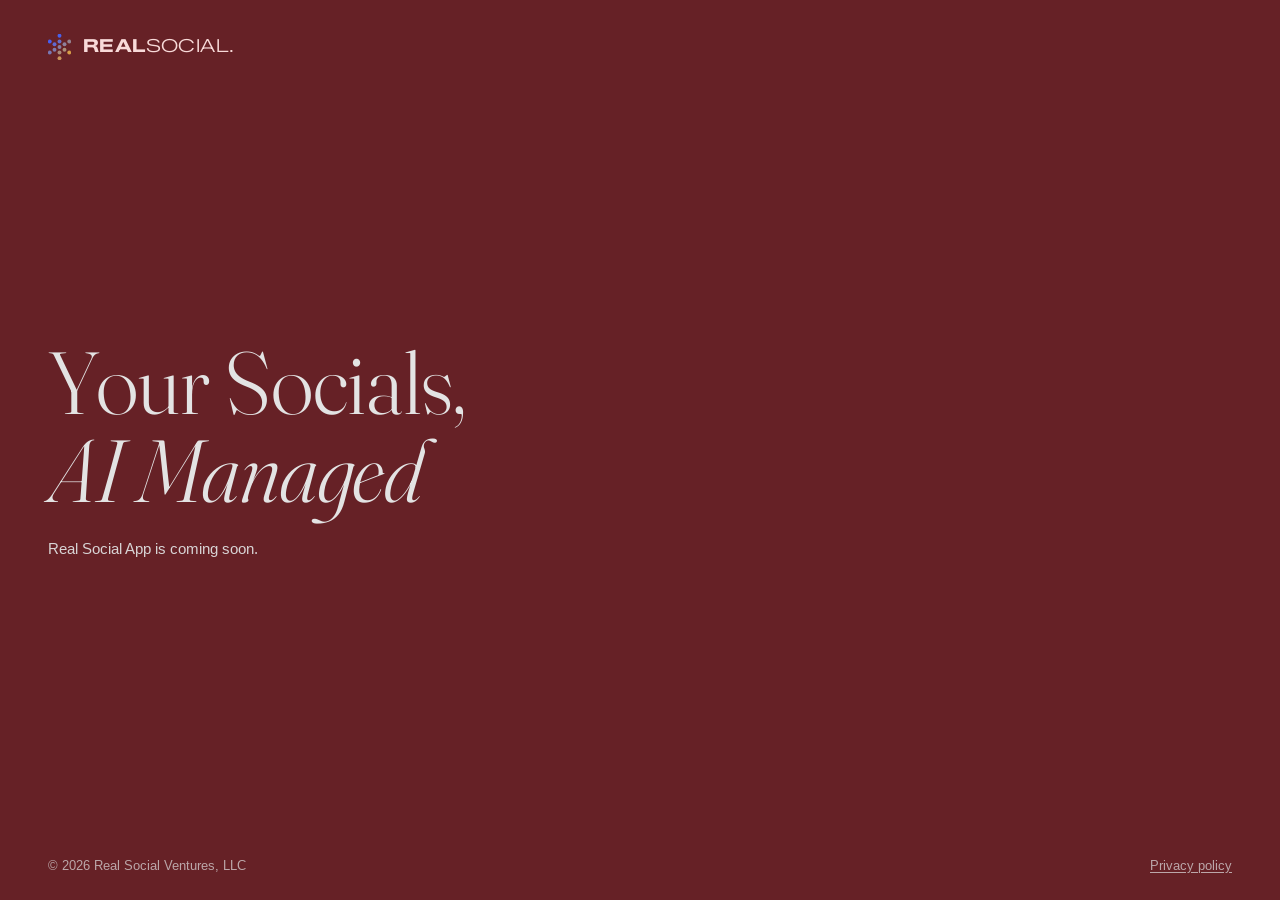
==== index.html @ 69fdce94 "Initial commit: realsocial.me static landing page Static site for Vercel (no build step): landing pa" ====
<!doctype html>
<html lang="en">
<head>
  <meta charset="utf-8">
  <meta name="viewport" content="width=device-width, initial-scale=1, viewport-fit=cover">
  <link rel="icon" href="/favicon.svg" type="image/svg+xml">
  <link rel="preconnect" href="https://fonts.googleapis.com">
  <link rel="preconnect" href="https://fonts.gstatic.com" crossorigin>
  <link href="https://fonts.googleapis.com/css2?family=Fraunces:ital,opsz,wght@0,9..144,300;0,9..144,400;1,9..144,300;1,9..144,400&family=Zalando+Sans+Expanded:wght@300;700&family=Arimo:wght@400;500;700&display=swap" rel="stylesheet">
  <link rel="stylesheet" href="/styles.css">
  <title>Real Social App</title>
  <meta name="description" content="Real Social App is coming soon.">
</head>
<body class="park">
  <header class="site-header"><a class="lockup" href="/" aria-label="RealSocial home"><svg width="23" height="26" viewBox="0 0 46 52" role="img" aria-label="RealSocial"><circle cx="23" cy="3.5" r="3.9" fill="#4961EA" style="animation-delay:0ms"/><circle cx="3.5" cy="15" r="3.9" fill="#475EEF" style="animation-delay:50ms"/><circle cx="23" cy="15" r="3.9" fill="#686EC7" style="animation-delay:70ms"/><circle cx="42.5" cy="15" r="3.9" fill="#94828F" style="animation-delay:90ms"/><circle cx="13" cy="20.5" r="3.9" fill="#606AD1" style="animation-delay:110ms"/><circle cx="33" cy="20.5" r="3.9" fill="#8E809C" style="animation-delay:130ms"/><circle cx="23" cy="26" r="3.9" fill="#867DA2" style="animation-delay:150ms"/><circle cx="13" cy="31.5" r="3.9" fill="#7E7AAA" style="animation-delay:170ms"/><circle cx="33" cy="31.5" r="3.9" fill="#AA8D77" style="animation-delay:190ms"/><circle cx="3.5" cy="37" r="3.9" fill="#7978B2" style="animation-delay:210ms"/><circle cx="23" cy="37" r="3.9" fill="#A98979" style="animation-delay:230ms"/><circle cx="42.5" cy="37" r="3.9" fill="#D79D47" style="animation-delay:250ms"/><circle cx="23" cy="48.5" r="3.9" fill="#C9955A" style="animation-delay:300ms"/></svg><span class="wordmark"><b>REAL</b>SOCIAL.</span></a></header>
  <main>
    <h1>Your Socials,<em>AI Managed</em></h1>
    <p class="tagline">Real Social App is coming soon.</p>
  </main>
  <footer class="site-footer">
    <span>&copy; 2026 Real Social Ventures, LLC</span>
    <a href="/privacy">Privacy policy</a>
  </footer>
</body>
</html>
---- styles.css ----
/* RealSocial brand theme — light-only by decision (see brand sheet).
   Values read from the app's tokens: maroon band, terracotta accent,
   warm off-white canvas, Fraunces / Zalando Sans Expanded / Arimo. */
:root {
  /* brand core */
  --maroon: #662126;
  --band: #3E292E;
  --terracotta: #C76855;
  --blush: #F8DAD9;

  /* surfaces */
  --paper: #F5F4F3;
  --surface: #FFFFFF;
  --warm: #FAF9F8;
  --rule: #E4E4E4;
  --card-border: #DDDDDD;

  /* text */
  --ink: #3E292E;
  --muted: #78696D;
  --on-maroon: #E3E3E3;
  --on-maroon-body: #D8D4D5;

  --display: "Fraunces", "Iowan Old Style", Georgia, "Times New Roman", serif;
  --wordmark: "Zalando Sans Expanded", "Arimo", system-ui, sans-serif;
  --text: "Arimo", "Helvetica Neue", Arial, sans-serif;

  --shadow-card: 0 4px 8px 2px rgba(137, 137, 137, 0.07);
  color-scheme: light;
}

*, *::before, *::after { box-sizing: border-box; }
html { -webkit-text-size-adjust: 100%; scroll-padding-top: 1.5rem; }
body {
  margin: 0;
  background: var(--paper);
  color: var(--ink);
  font-family: var(--text);
  font-size: 1rem;
  line-height: 1.65;
  -webkit-font-smoothing: antialiased;
}
a { color: var(--maroon); text-underline-offset: 0.18em; text-decoration-thickness: 1px; }
a:hover { text-decoration-thickness: 2px; }
:focus-visible { outline: 2px solid var(--terracotta); outline-offset: 3px; border-radius: 2px; }

/* ---------- Lockup: mark left, wordmark right ---------- */
.lockup {
  display: inline-flex;
  align-items: center;
  gap: 12px;
  text-decoration: none;
}
.lockup svg { display: block; flex: none; }
.wordmark {
  font-family: var(--wordmark);
  font-weight: 300;
  letter-spacing: 0.4px;
  white-space: nowrap;
}
.wordmark b { font-weight: 700; }

/* ---------- Footer (shared) ---------- */
.site-footer {
  display: flex;
  flex-wrap: wrap;
  justify-content: space-between;
  gap: 0.5rem 1.5rem;
  padding: 1.5rem clamp(1.25rem, 5vw, 3rem) calc(1.5rem + env(safe-area-inset-bottom, 0px));
  font-size: 0.8125rem;
  color: var(--muted);
}
.site-footer a { color: inherit; }
.site-footer a:hover { color: var(--ink); }

/* ---------- Landing / 404: the maroon band ---------- */
.park {
  min-height: 100vh;
  min-height: 100dvh;
  display: grid;
  grid-template-rows: auto 1fr auto;
  background: var(--maroon);
}
.park .site-header {
  padding: calc(2rem + env(safe-area-inset-top, 0px)) clamp(1.25rem, 5vw, 3rem) 0;
  border: 0;
}
.park .wordmark {
  font-size: clamp(1.125rem, 3.4vw, 1.3125rem);
  color: var(--blush);
}
.park main {
  display: flex;
  flex-direction: column;
  justify-content: center;
  padding: 3rem clamp(1.25rem, 5vw, 3rem);
}
.park h1 {
  margin: 0;
  max-width: 14ch;
  font-family: var(--display);
  font-weight: 300;
  font-size: clamp(2.75rem, 10vw, 5.5rem);
  line-height: 1;
  letter-spacing: -0.005em;
  color: var(--on-maroon);
  text-wrap: balance;
}
.park h1 em { font-style: italic; display: block; }
.park .tagline {
  margin: 1.5rem 0 0;
  max-width: 38ch;
  font-size: 0.9375rem;
  line-height: 1.5;
  color: var(--on-maroon-body);
}
.park .tagline a { color: var(--blush); }
.park .site-footer { color: rgba(216, 212, 213, 0.75); }
.park .site-footer a:hover { color: var(--blush); }

@media (prefers-reduced-motion: no-preference) {
  .park h1 { animation: settle 900ms cubic-bezier(.2,.7,.2,1) both; }
  .park .lockup circle { animation: bloom 900ms ease-out backwards; }
  @keyframes settle {
    from { opacity: 0; transform: translateY(6px); }
    to   { opacity: 1; transform: none; }
  }
  @keyframes bloom {
    from { opacity: 0; transform: scale(0.4); }
    to   { opacity: 1; transform: scale(1); }
  }
}

/* ---------- Document pages ---------- */
.site-header {
  padding: calc(1.25rem + env(safe-area-inset-top, 0px)) clamp(1.25rem, 5vw, 3rem) 1.25rem;
  background: var(--maroon);
}
.site-header .wordmark { font-size: 1.125rem; color: var(--blush); }

.doc {
  max-width: 68ch;
  margin: 0 auto;
  padding: clamp(2.5rem, 7vw, 5rem) clamp(1.25rem, 5vw, 2rem) 4rem;
}
.doc h1 {
  margin: 0;
  font-family: var(--display);
  font-weight: 300;
  font-size: clamp(2.25rem, 6vw, 3.25rem);
  line-height: 1.05;
  color: var(--band);
}
.doc .updated { margin: 1rem 0 2.5rem; color: var(--muted); font-size: 0.875rem; }
.doc h2 {
  margin: 3rem 0 0.75rem;
  font-family: var(--display);
  font-weight: 400;
  font-size: 1.5rem;
  line-height: 1.25;
  color: var(--band);
}
.doc p, .doc ul { margin: 0 0 1rem; }
.doc p, .doc li { font-size: 0.9375rem; line-height: 1.7; color: var(--muted); }
.doc ul { padding-left: 1.25rem; }
.doc li { margin-bottom: 0.4rem; }
.doc li strong { font-weight: 700; color: var(--band); }

.toc {
  background: var(--warm);
  border: 1px solid var(--card-border);
  border-radius: 12px;
  box-shadow: var(--shadow-card);
  padding: 0.25rem 1.25rem;
  margin-bottom: 1rem;
}
.toc summary {
  cursor: pointer;
  padding: 0.85rem 0;
  font-weight: 700;
  font-size: 0.8125rem;
  letter-spacing: 0.6px;
  text-transform: uppercase;
  color: var(--muted);
}
.toc ul {
  list-style: none;
  padding: 0 0 1rem;
  margin: 0;
  columns: 2 16rem;
  column-gap: 2rem;
}
.toc li { break-inside: avoid; margin-bottom: 0.35rem; font-size: 0.875rem; }

.todo { background: #FFF7EB; color: #FF8D28; padding: 0 0.25em; border-radius: 3px; }
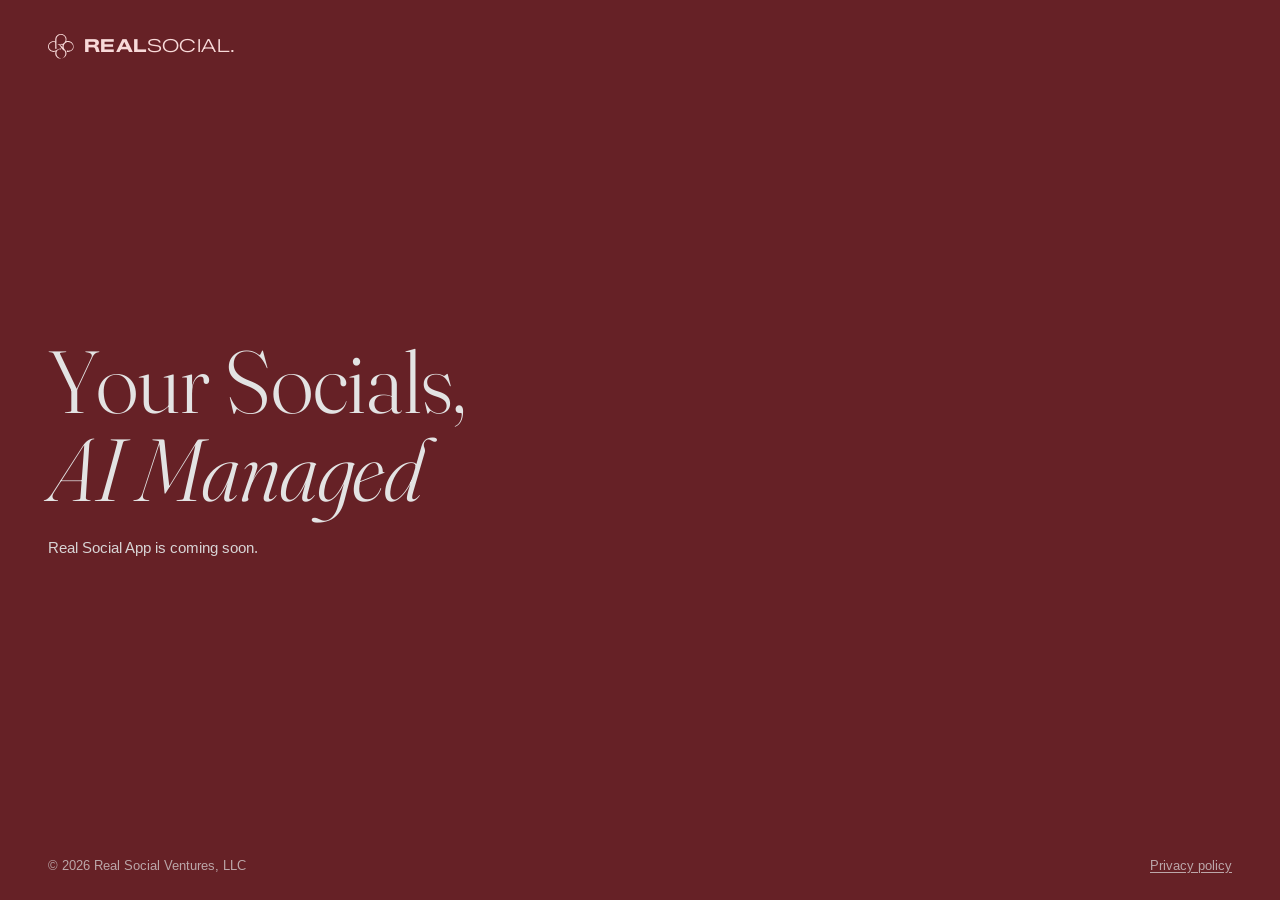
==== commit 86171cd6: "Use logo.svg as the brand mark Replaces the 13-dot lattice from the brand sheet with the supplied si" ====
--- a/index.html
+++ b/index.html
@@ -3,23 +3,23 @@
 <head>
   <meta charset="utf-8">
   <meta name="viewport" content="width=device-width, initial-scale=1, viewport-fit=cover">
-  <link rel="icon" href="/favicon.svg" type="image/svg+xml">
+  <link rel="icon" href="favicon.svg" type="image/svg+xml">
   <link rel="preconnect" href="https://fonts.googleapis.com">
   <link rel="preconnect" href="https://fonts.gstatic.com" crossorigin>
   <link href="https://fonts.googleapis.com/css2?family=Fraunces:ital,opsz,wght@0,9..144,300;0,9..144,400;1,9..144,300;1,9..144,400&family=Zalando+Sans+Expanded:wght@300;700&family=Arimo:wght@400;500;700&display=swap" rel="stylesheet">
-  <link rel="stylesheet" href="/styles.css">
+  <link rel="stylesheet" href="styles.css">
   <title>Real Social App</title>
   <meta name="description" content="Real Social App is coming soon.">
 </head>
 <body class="park">
-  <header class="site-header"><a class="lockup" href="/" aria-label="RealSocial home"><svg width="23" height="26" viewBox="0 0 46 52" role="img" aria-label="RealSocial"><circle cx="23" cy="3.5" r="3.9" fill="#4961EA" style="animation-delay:0ms"/><circle cx="3.5" cy="15" r="3.9" fill="#475EEF" style="animation-delay:50ms"/><circle cx="23" cy="15" r="3.9" fill="#686EC7" style="animation-delay:70ms"/><circle cx="42.5" cy="15" r="3.9" fill="#94828F" style="animation-delay:90ms"/><circle cx="13" cy="20.5" r="3.9" fill="#606AD1" style="animation-delay:110ms"/><circle cx="33" cy="20.5" r="3.9" fill="#8E809C" style="animation-delay:130ms"/><circle cx="23" cy="26" r="3.9" fill="#867DA2" style="animation-delay:150ms"/><circle cx="13" cy="31.5" r="3.9" fill="#7E7AAA" style="animation-delay:170ms"/><circle cx="33" cy="31.5" r="3.9" fill="#AA8D77" style="animation-delay:190ms"/><circle cx="3.5" cy="37" r="3.9" fill="#7978B2" style="animation-delay:210ms"/><circle cx="23" cy="37" r="3.9" fill="#A98979" style="animation-delay:230ms"/><circle cx="42.5" cy="37" r="3.9" fill="#D79D47" style="animation-delay:250ms"/><circle cx="23" cy="48.5" r="3.9" fill="#C9955A" style="animation-delay:300ms"/></svg><span class="wordmark"><b>REAL</b>SOCIAL.</span></a></header>
+  <header class="site-header"><a class="lockup" href="./" aria-label="RealSocial home"><svg width="26" height="25" viewBox="0 0 48 46" fill="none" role="img" aria-label="RealSocial"><path fill-rule="evenodd" clip-rule="evenodd" d="M22.9145 0.0495239C27.7921 -0.477195 33.5546 3.25812 34.0786 8.36904C34.2384 9.92722 34.1135 11.9686 33.6102 13.4291C34.8576 12.9768 36.7472 12.9053 38.0744 13.0715C40.9048 13.4218 43.4786 14.8856 45.224 17.1382C48.4084 21.2673 47.961 27.0812 43.9862 30.5597C41.8005 32.4721 37.9974 33.3526 35.1283 32.9586C34.5592 32.454 34.5127 31.7823 34.9116 31.1338C35.3798 30.3729 36.4952 30.5558 37.2508 30.6241C38.2104 30.7108 39.2137 30.7775 40.1688 30.5784C42.1707 30.1169 43.9935 28.7445 45.1097 27.037C46.1717 25.4222 46.5467 23.4516 46.1525 21.5602C45.9473 20.5935 45.3622 19.5187 44.7743 18.7131C42.3526 15.394 37.4634 13.5993 33.6688 15.5973C29.967 17.5466 28.178 21.4195 29.1012 25.5193C29.4327 27.1357 30.6469 28.2088 31.7104 29.3548C33.7657 31.5697 34.6042 35.103 33.8294 37.9916C33.2269 40.3227 31.7166 42.3169 29.6347 43.5299C27.3536 44.8425 25.5607 45.1399 22.9865 45.2096C17.206 45.366 12.4095 39.9305 13.4828 34.2206C13.5951 33.6235 13.8457 32.9166 14.0153 32.3018C11.9715 32.9381 10.1127 33.3672 7.98769 32.8169C-5.52049 29.3188 -0.659203 10.2911 13.3385 13.7593C13.3171 10.8895 13.0753 8.83262 14.2625 6.12115C14.631 5.25925 15.1179 4.45266 15.7087 3.72467C17.567 1.46121 20.0494 0.338819 22.9145 0.0495239ZM29.6519 16.5159C35.4518 10.9394 32.0435 0.330287 23.2948 1.30262C22.6256 1.36249 22.1543 1.42187 21.5137 1.61405C18.7226 2.45149 16.3897 4.84783 15.7821 7.7147C15.5333 8.88871 15.5769 10.2089 15.5777 11.4095L15.5807 14.973C15.5829 18.3586 15.4688 22.7109 15.7782 26.0181C15.8092 26.3402 15.8475 26.6617 15.8934 26.9819L13.0784 26.9765C13.5841 23.9763 13.2462 19.4971 13.2483 16.3712C13.2489 15.5568 12.1674 14.7821 11.4455 14.7487C4.32817 13.6023 -1.10703 21.6097 3.11913 27.5831C6.26556 31.7891 11.8378 32.4101 16.0353 29.3735C18.0792 27.8949 20.1612 26.879 22.684 26.5746C25.3402 26.254 24.5618 28.6638 22.7717 28.3585C20.4828 27.9681 19.5207 27.9728 17.8583 29.7174C16.9654 30.6947 16.2641 31.7267 15.9058 33.0063C14.9633 36.4126 15.9684 39.9526 18.64 42.3044C21.8332 45.1154 26.6747 45.447 29.676 42.1548C31.1782 40.5071 32.0667 38.0041 31.9921 35.7639C31.9353 34.0601 31.2043 31.8558 30.0598 30.5951C29.8084 30.32 28.8837 30.0105 28.5156 29.8517C24.4023 28.0769 22.7968 19.8397 18.0401 19.5254L18.0819 18.6122C19.3162 18.6721 20.5845 18.6189 21.8048 18.6418C24.7012 18.6961 27.4094 18.6718 29.6519 16.5159ZM27.092 19.5662C25.1944 19.7346 24.0734 19.7518 22.1722 19.7418C22.5061 20.0279 22.8993 20.2518 23.2593 20.5167C23.9305 21.0107 24.4544 21.5353 25.0025 22.1555C25.5428 22.8162 26.3919 23.9573 26.8349 24.6942C26.6816 23.258 26.6149 21.6715 26.9674 20.2584C27.0101 20.0872 27.1974 19.6922 27.1467 19.5578L27.092 19.5662Z" fill="currentColor"/></svg><span class="wordmark"><b>REAL</b>SOCIAL.</span></a></header>
   <main>
     <h1>Your Socials,<em>AI Managed</em></h1>
     <p class="tagline">Real Social App is coming soon.</p>
   </main>
   <footer class="site-footer">
     <span>&copy; 2026 Real Social Ventures, LLC</span>
-    <a href="/privacy">Privacy policy</a>
+    <a href="privacy/">Privacy policy</a>
   </footer>
 </body>
 </html>
--- a/styles.css
+++ b/styles.css
@@ -48,8 +48,9 @@
 .lockup {
   display: inline-flex;
   align-items: center;
-  gap: 12px;
+  gap: 10px;
   text-decoration: none;
+  color: var(--blush);
 }
 .lockup svg { display: block; flex: none; }
 .wordmark {
@@ -120,14 +121,14 @@
 
 @media (prefers-reduced-motion: no-preference) {
   .park h1 { animation: settle 900ms cubic-bezier(.2,.7,.2,1) both; }
-  .park .lockup circle { animation: bloom 900ms ease-out backwards; }
+  .park .lockup { animation: bloom 700ms ease-out backwards; }
   @keyframes settle {
     from { opacity: 0; transform: translateY(6px); }
     to   { opacity: 1; transform: none; }
   }
   @keyframes bloom {
-    from { opacity: 0; transform: scale(0.4); }
-    to   { opacity: 1; transform: scale(1); }
+    from { opacity: 0; transform: scale(0.94); }
+    to   { opacity: 1; transform: none; }
   }
 }
 
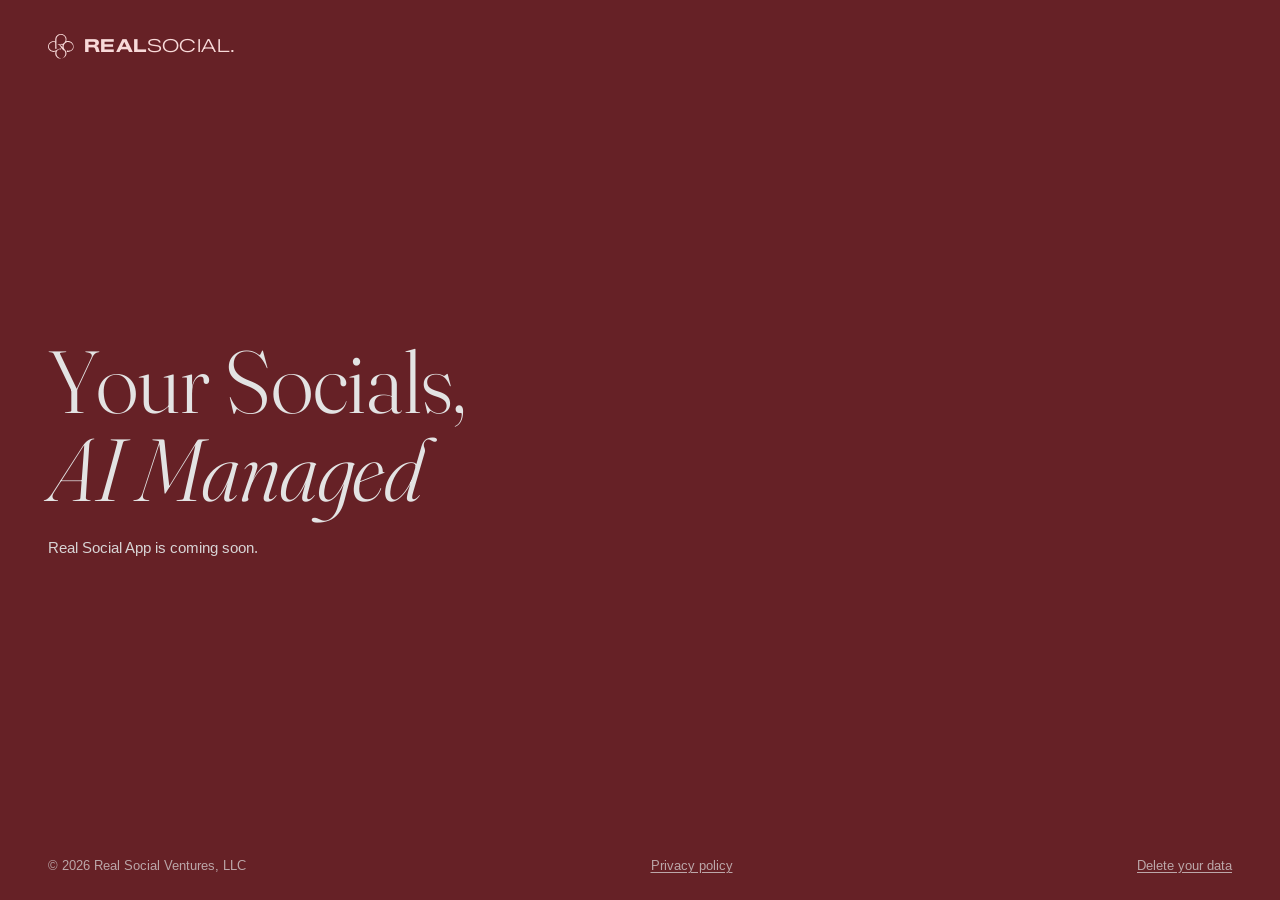
==== commit 44b06f26: "feat: Data deletion url" ====
--- a/index.html
+++ b/index.html
@@ -20,6 +20,7 @@
   <footer class="site-footer">
     <span>&copy; 2026 Real Social Ventures, LLC</span>
     <a href="privacy/">Privacy policy</a>
+    <a href="data-deletion/">Delete your data</a>
   </footer>
 </body>
 </html>
--- a/styles.css
+++ b/styles.css
@@ -161,9 +161,9 @@
   line-height: 1.25;
   color: var(--band);
 }
-.doc p, .doc ul { margin: 0 0 1rem; }
+.doc p, .doc ul, .doc ol { margin: 0 0 1rem; }
 .doc p, .doc li { font-size: 0.9375rem; line-height: 1.7; color: var(--muted); }
-.doc ul { padding-left: 1.25rem; }
+.doc ul, .doc ol { padding-left: 1.25rem; }
 .doc li { margin-bottom: 0.4rem; }
 .doc li strong { font-weight: 700; color: var(--band); }
 
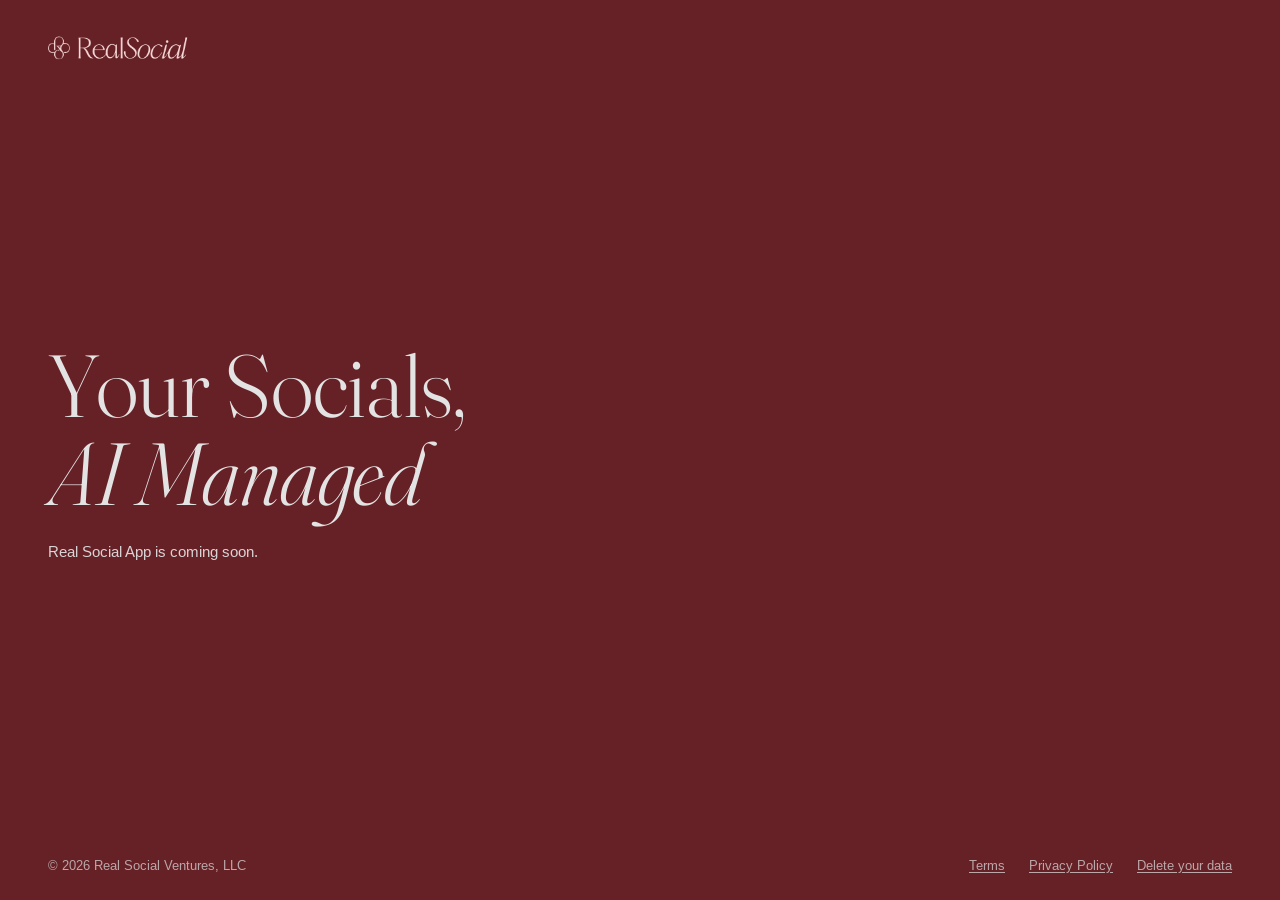
==== commit 59abcc77: "feat: Terms and logo update" ====
--- a/index.html
+++ b/index.html
@@ -3,24 +3,29 @@
 <head>
   <meta charset="utf-8">
   <meta name="viewport" content="width=device-width, initial-scale=1, viewport-fit=cover">
-  <link rel="icon" href="favicon.svg" type="image/svg+xml">
+  <link rel="icon" href="favicon-32.png" sizes="32x32" type="image/png">
+  <link rel="icon" href="RS-Fav.png" sizes="92x92" type="image/png">
+  <link rel="apple-touch-icon" href="RS-Fav.png">
   <link rel="preconnect" href="https://fonts.googleapis.com">
   <link rel="preconnect" href="https://fonts.gstatic.com" crossorigin>
-  <link href="https://fonts.googleapis.com/css2?family=Fraunces:ital,opsz,wght@0,9..144,300;0,9..144,400;1,9..144,300;1,9..144,400&family=Zalando+Sans+Expanded:wght@300;700&family=Arimo:wght@400;500;700&display=swap" rel="stylesheet">
+  <link href="https://fonts.googleapis.com/css2?family=Fraunces:ital,opsz,wght@0,9..144,300;0,9..144,400;1,9..144,300;1,9..144,400&family=Arimo:wght@400;500;700&display=swap" rel="stylesheet">
   <link rel="stylesheet" href="styles.css">
   <title>Real Social App</title>
   <meta name="description" content="Real Social App is coming soon.">
 </head>
 <body class="park">
-  <header class="site-header"><a class="lockup" href="./" aria-label="RealSocial home"><svg width="26" height="25" viewBox="0 0 48 46" fill="none" role="img" aria-label="RealSocial"><path fill-rule="evenodd" clip-rule="evenodd" d="M22.9145 0.0495239C27.7921 -0.477195 33.5546 3.25812 34.0786 8.36904C34.2384 9.92722 34.1135 11.9686 33.6102 13.4291C34.8576 12.9768 36.7472 12.9053 38.0744 13.0715C40.9048 13.4218 43.4786 14.8856 45.224 17.1382C48.4084 21.2673 47.961 27.0812 43.9862 30.5597C41.8005 32.4721 37.9974 33.3526 35.1283 32.9586C34.5592 32.454 34.5127 31.7823 34.9116 31.1338C35.3798 30.3729 36.4952 30.5558 37.2508 30.6241C38.2104 30.7108 39.2137 30.7775 40.1688 30.5784C42.1707 30.1169 43.9935 28.7445 45.1097 27.037C46.1717 25.4222 46.5467 23.4516 46.1525 21.5602C45.9473 20.5935 45.3622 19.5187 44.7743 18.7131C42.3526 15.394 37.4634 13.5993 33.6688 15.5973C29.967 17.5466 28.178 21.4195 29.1012 25.5193C29.4327 27.1357 30.6469 28.2088 31.7104 29.3548C33.7657 31.5697 34.6042 35.103 33.8294 37.9916C33.2269 40.3227 31.7166 42.3169 29.6347 43.5299C27.3536 44.8425 25.5607 45.1399 22.9865 45.2096C17.206 45.366 12.4095 39.9305 13.4828 34.2206C13.5951 33.6235 13.8457 32.9166 14.0153 32.3018C11.9715 32.9381 10.1127 33.3672 7.98769 32.8169C-5.52049 29.3188 -0.659203 10.2911 13.3385 13.7593C13.3171 10.8895 13.0753 8.83262 14.2625 6.12115C14.631 5.25925 15.1179 4.45266 15.7087 3.72467C17.567 1.46121 20.0494 0.338819 22.9145 0.0495239ZM29.6519 16.5159C35.4518 10.9394 32.0435 0.330287 23.2948 1.30262C22.6256 1.36249 22.1543 1.42187 21.5137 1.61405C18.7226 2.45149 16.3897 4.84783 15.7821 7.7147C15.5333 8.88871 15.5769 10.2089 15.5777 11.4095L15.5807 14.973C15.5829 18.3586 15.4688 22.7109 15.7782 26.0181C15.8092 26.3402 15.8475 26.6617 15.8934 26.9819L13.0784 26.9765C13.5841 23.9763 13.2462 19.4971 13.2483 16.3712C13.2489 15.5568 12.1674 14.7821 11.4455 14.7487C4.32817 13.6023 -1.10703 21.6097 3.11913 27.5831C6.26556 31.7891 11.8378 32.4101 16.0353 29.3735C18.0792 27.8949 20.1612 26.879 22.684 26.5746C25.3402 26.254 24.5618 28.6638 22.7717 28.3585C20.4828 27.9681 19.5207 27.9728 17.8583 29.7174C16.9654 30.6947 16.2641 31.7267 15.9058 33.0063C14.9633 36.4126 15.9684 39.9526 18.64 42.3044C21.8332 45.1154 26.6747 45.447 29.676 42.1548C31.1782 40.5071 32.0667 38.0041 31.9921 35.7639C31.9353 34.0601 31.2043 31.8558 30.0598 30.5951C29.8084 30.32 28.8837 30.0105 28.5156 29.8517C24.4023 28.0769 22.7968 19.8397 18.0401 19.5254L18.0819 18.6122C19.3162 18.6721 20.5845 18.6189 21.8048 18.6418C24.7012 18.6961 27.4094 18.6718 29.6519 16.5159ZM27.092 19.5662C25.1944 19.7346 24.0734 19.7518 22.1722 19.7418C22.5061 20.0279 22.8993 20.2518 23.2593 20.5167C23.9305 21.0107 24.4544 21.5353 25.0025 22.1555C25.5428 22.8162 26.3919 23.9573 26.8349 24.6942C26.6816 23.258 26.6149 21.6715 26.9674 20.2584C27.0101 20.0872 27.1974 19.6922 27.1467 19.5578L27.092 19.5662Z" fill="currentColor"/></svg><span class="wordmark"><b>REAL</b>SOCIAL.</span></a></header>
+  <header class="site-header"><a class="lockup" href="./" aria-label="RealSocial home"><img class="logo" src="RS-Logo-Pink.png" width="824" height="199" alt="RealSocial"></a></header>
   <main>
     <h1>Your Socials,<em>AI Managed</em></h1>
     <p class="tagline">Real Social App is coming soon.</p>
   </main>
   <footer class="site-footer">
     <span>&copy; 2026 Real Social Ventures, LLC</span>
-    <a href="privacy/">Privacy policy</a>
-    <a href="data-deletion/">Delete your data</a>
+    <nav class="footer-links">
+      <a href="terms/">Terms</a>
+      <a href="privacy/">Privacy Policy</a>
+      <a href="data-deletion/">Delete your data</a>
+    </nav>
   </footer>
 </body>
 </html>
--- a/styles.css
+++ b/styles.css
@@ -1,6 +1,7 @@
 /* RealSocial brand theme — light-only by decision (see brand sheet).
    Values read from the app's tokens: maroon band, terracotta accent,
-   warm off-white canvas, Fraunces / Zalando Sans Expanded / Arimo. */
+   warm off-white canvas, Fraunces / Arimo. The wordmark now ships as
+   part of the logo image, so its display face is no longer loaded. */
 :root {
   /* brand core */
   --maroon: #662126;
@@ -22,7 +23,6 @@
   --on-maroon-body: #D8D4D5;
 
   --display: "Fraunces", "Iowan Old Style", Georgia, "Times New Roman", serif;
-  --wordmark: "Zalando Sans Expanded", "Arimo", system-ui, sans-serif;
   --text: "Arimo", "Helvetica Neue", Arial, sans-serif;
 
   --shadow-card: 0 4px 8px 2px rgba(137, 137, 137, 0.07);
@@ -44,7 +44,7 @@
 a:hover { text-decoration-thickness: 2px; }
 :focus-visible { outline: 2px solid var(--terracotta); outline-offset: 3px; border-radius: 2px; }
 
-/* ---------- Lockup: mark left, wordmark right ---------- */
+/* ---------- Lockup: the RealSocial logo image ---------- */
 .lockup {
   display: inline-flex;
   align-items: center;
@@ -52,14 +52,13 @@
   text-decoration: none;
   color: var(--blush);
 }
-.lockup svg { display: block; flex: none; }
-.wordmark {
-  font-family: var(--wordmark);
-  font-weight: 300;
-  letter-spacing: 0.4px;
-  white-space: nowrap;
+/* The lockup is a single image (mark + wordmark). Height drives it; width
+   follows the 824x199 intrinsic ratio so the box is reserved before load. */
+.lockup .logo {
+  display: block;
+  width: auto;
+  height: 30px;
 }
-.wordmark b { font-weight: 700; }
 
 /* ---------- Footer (shared) ---------- */
 .site-footer {
@@ -70,6 +69,12 @@
   padding: 1.5rem clamp(1.25rem, 5vw, 3rem) calc(1.5rem + env(safe-area-inset-bottom, 0px));
   font-size: 0.8125rem;
   color: var(--muted);
+}
+/* Copyright left, menu right; the menu wraps as a unit on narrow screens. */
+.footer-links {
+  display: flex;
+  flex-wrap: wrap;
+  gap: 0.5rem 1.5rem;
 }
 .site-footer a { color: inherit; }
 .site-footer a:hover { color: var(--ink); }
@@ -86,10 +91,7 @@
   padding: calc(2rem + env(safe-area-inset-top, 0px)) clamp(1.25rem, 5vw, 3rem) 0;
   border: 0;
 }
-.park .wordmark {
-  font-size: clamp(1.125rem, 3.4vw, 1.3125rem);
-  color: var(--blush);
-}
+.park .site-header .lockup .logo { height: clamp(28px, 7vw, 34px); }
 .park main {
   display: flex;
   flex-direction: column;
@@ -137,7 +139,7 @@
   padding: calc(1.25rem + env(safe-area-inset-top, 0px)) clamp(1.25rem, 5vw, 3rem) 1.25rem;
   background: var(--maroon);
 }
-.site-header .wordmark { font-size: 1.125rem; color: var(--blush); }
+.site-header .lockup .logo { height: 26px; }
 
 .doc {
   max-width: 68ch;
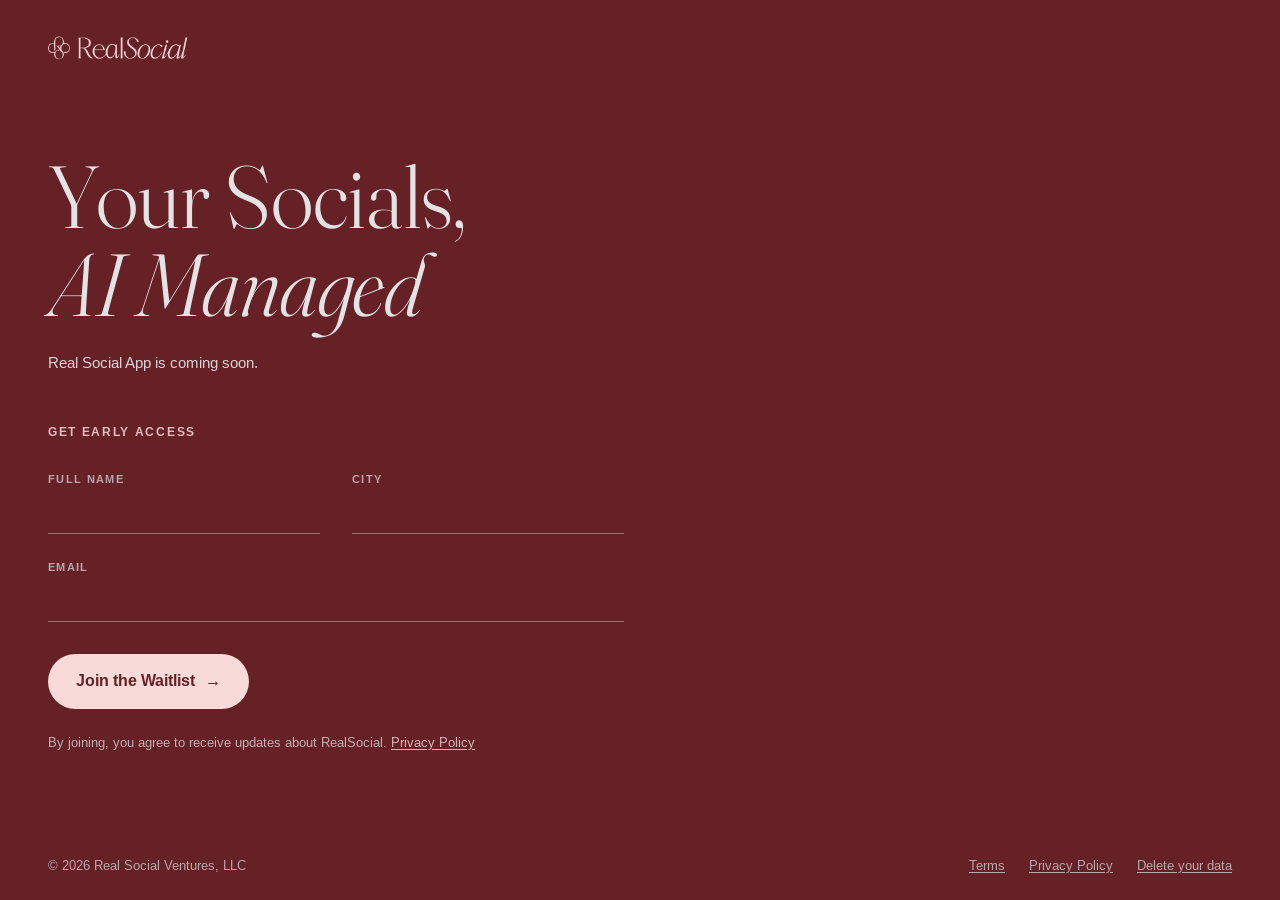
==== commit f906985e: "feat: Leads" ====
--- a/index.html
+++ b/index.html
@@ -18,6 +18,34 @@
   <main>
     <h1>Your Socials,<em>AI Managed</em></h1>
     <p class="tagline">Real Social App is coming soon.</p>
+    <section class="waitlist" aria-labelledby="waitlist-title">
+      <h2 id="waitlist-title">Get early access</h2>
+      <form id="waitlist-form" novalidate>
+        <div class="field">
+          <label for="name">Full name</label>
+          <input id="name" name="name" type="text" autocomplete="name" required maxlength="200" aria-describedby="name-error">
+          <p class="error" id="name-error"></p>
+        </div>
+        <div class="field">
+          <label for="city">City</label>
+          <input id="city" name="city" type="text" autocomplete="address-level2" required maxlength="200" aria-describedby="city-error">
+          <p class="error" id="city-error"></p>
+        </div>
+        <div class="field">
+          <label for="email">Email</label>
+          <input id="email" name="email" type="email" autocomplete="email" inputmode="email" required maxlength="200" aria-describedby="email-error">
+          <p class="error" id="email-error"></p>
+        </div>
+        <div class="hp" aria-hidden="true">
+          <label for="website">Website</label>
+          <input id="website" name="website" type="text" tabindex="-1" autocomplete="off">
+        </div>
+        <button type="submit"><span class="label">Join the Waitlist</span><span class="spinner" aria-hidden="true"></span></button>
+        <p class="form-status" id="waitlist-status" role="alert"></p>
+        <p class="consent">By joining, you agree to receive updates about RealSocial. <a href="privacy/">Privacy Policy</a></p>
+      </form>
+      <p class="success" id="waitlist-success" role="status" tabindex="-1" hidden>You’re on the list. We’ll be in touch soon.</p>
+    </section>
   </main>
   <footer class="site-footer">
     <span>&copy; 2026 Real Social Ventures, LLC</span>
@@ -27,5 +55,6 @@
       <a href="data-deletion/">Delete your data</a>
     </nav>
   </footer>
+  <script src="waitlist.js" defer></script>
 </body>
 </html>
--- a/styles.css
+++ b/styles.css
@@ -196,3 +196,132 @@
 .toc li { break-inside: avoid; margin-bottom: 0.35rem; font-size: 0.875rem; }
 
 .todo { background: #FFF7EB; color: #FF8D28; padding: 0 0.25em; border-radius: 3px; }
+
+/* ---------- Waitlist form (landing) ----------
+   Sits on the maroon band, so it follows the headline's voice: Fraunces
+   light, no boxes. Fields are underlines, the one filled shape is the CTA. */
+.waitlist { margin-top: 3rem; max-width: 36rem; min-width: 0; }
+.waitlist h2 {
+  margin: 0 0 1.75rem;
+  font-family: var(--text);
+  font-weight: 700;
+  font-size: 0.75rem;
+  letter-spacing: 0.14em;
+  text-transform: uppercase;
+  color: var(--blush);
+  opacity: 0.85;
+}
+.waitlist form {
+  display: grid;
+  grid-template-columns: minmax(0, 1fr) minmax(0, 1fr);
+  gap: 1.5rem 2rem;
+}
+.waitlist .field:nth-of-type(3),
+.waitlist button,
+.waitlist .form-status,
+.waitlist .consent { grid-column: 1 / -1; }
+.waitlist label {
+  display: block;
+  font-size: 0.6875rem;
+  font-weight: 700;
+  letter-spacing: 0.12em;
+  text-transform: uppercase;
+  color: var(--on-maroon-body);
+  opacity: 0.75;
+}
+.waitlist input {
+  display: block;
+  width: 100%;
+  padding: 0.4rem 0 0.6rem;
+  font-family: var(--display);
+  font-weight: 300;
+  font-size: 1.375rem; /* 16px+ stops iOS zooming on focus */
+  line-height: 1.3;
+  color: var(--on-maroon);
+  caret-color: var(--blush);
+  background: transparent;
+  border: 0;
+  border-bottom: 1px solid rgba(248, 218, 217, 0.4);
+  border-radius: 0;
+  outline: none;
+  transition: border-color 150ms, box-shadow 150ms;
+}
+.waitlist input:hover { border-bottom-color: rgba(248, 218, 217, 0.7); }
+.waitlist input:focus {
+  border-bottom-color: var(--blush);
+  box-shadow: 0 1px 0 0 var(--blush); /* thickens the underline: the focus cue */
+}
+.waitlist input[aria-invalid="true"] {
+  border-bottom-color: #FFB4A8;
+  box-shadow: 0 1px 0 0 #FFB4A8;
+}
+/* Keep browser autofill from painting a white/yellow box on the band. */
+.waitlist input:-webkit-autofill {
+  -webkit-text-fill-color: var(--on-maroon);
+  box-shadow: 0 0 0 1000px var(--maroon) inset;
+  transition: background-color 9999s;
+}
+.waitlist .error {
+  margin: 0.4rem 0 0;
+  font-size: 0.8125rem;
+  line-height: 1.4;
+  color: #FFB4A8;
+}
+.waitlist .error:empty { display: none; }
+.waitlist .hp { position: absolute; left: -9999px; width: 1px; height: 1px; overflow: hidden; }
+.waitlist button {
+  justify-self: start;
+  display: inline-flex;
+  align-items: center;
+  gap: 0.6rem;
+  margin-top: 0.5rem;
+  padding: 0.9rem 1.75rem;
+  font: inherit;
+  font-weight: 700;
+  color: var(--maroon);
+  background: var(--blush);
+  border: 0;
+  border-radius: 999px;
+  cursor: pointer;
+  transition: background-color 150ms, transform 150ms;
+}
+.waitlist button::after { content: "\2192"; transition: transform 150ms; }
+.waitlist button:hover:not(:disabled) { background: #fff; }
+.waitlist button:hover:not(:disabled)::after { transform: translateX(3px); }
+.waitlist button:disabled { cursor: not-allowed; opacity: 0.75; }
+.waitlist button.is-loading::after { content: none; }
+.waitlist button .spinner {
+  display: none;
+  width: 1rem;
+  height: 1rem;
+  border: 2px solid rgba(102, 33, 38, 0.3);
+  border-top-color: var(--maroon);
+  border-radius: 50%;
+  animation: spin 700ms linear infinite;
+}
+.waitlist button.is-loading .spinner { display: inline-block; }
+@keyframes spin { to { transform: rotate(360deg); } }
+.waitlist .form-status { margin: 0; font-size: 0.875rem; color: #FFB4A8; }
+.waitlist .form-status:empty { display: none; }
+.waitlist .consent {
+  margin: 0;
+  font-size: 0.8125rem;
+  line-height: 1.5;
+  color: var(--on-maroon-body);
+  opacity: 0.8;
+}
+.waitlist .consent a { color: var(--blush); }
+.waitlist .success {
+  margin: 0;
+  font-family: var(--display);
+  font-weight: 300;
+  font-style: italic;
+  font-size: clamp(1.5rem, 4vw, 2rem);
+  line-height: 1.3;
+  color: var(--on-maroon);
+}
+.waitlist [hidden] { display: none; }
+@media (max-width: 34rem) {
+  .waitlist form { grid-template-columns: minmax(0, 1fr); gap: 1.25rem; }
+  .waitlist button { justify-self: stretch; justify-content: center; }
+}
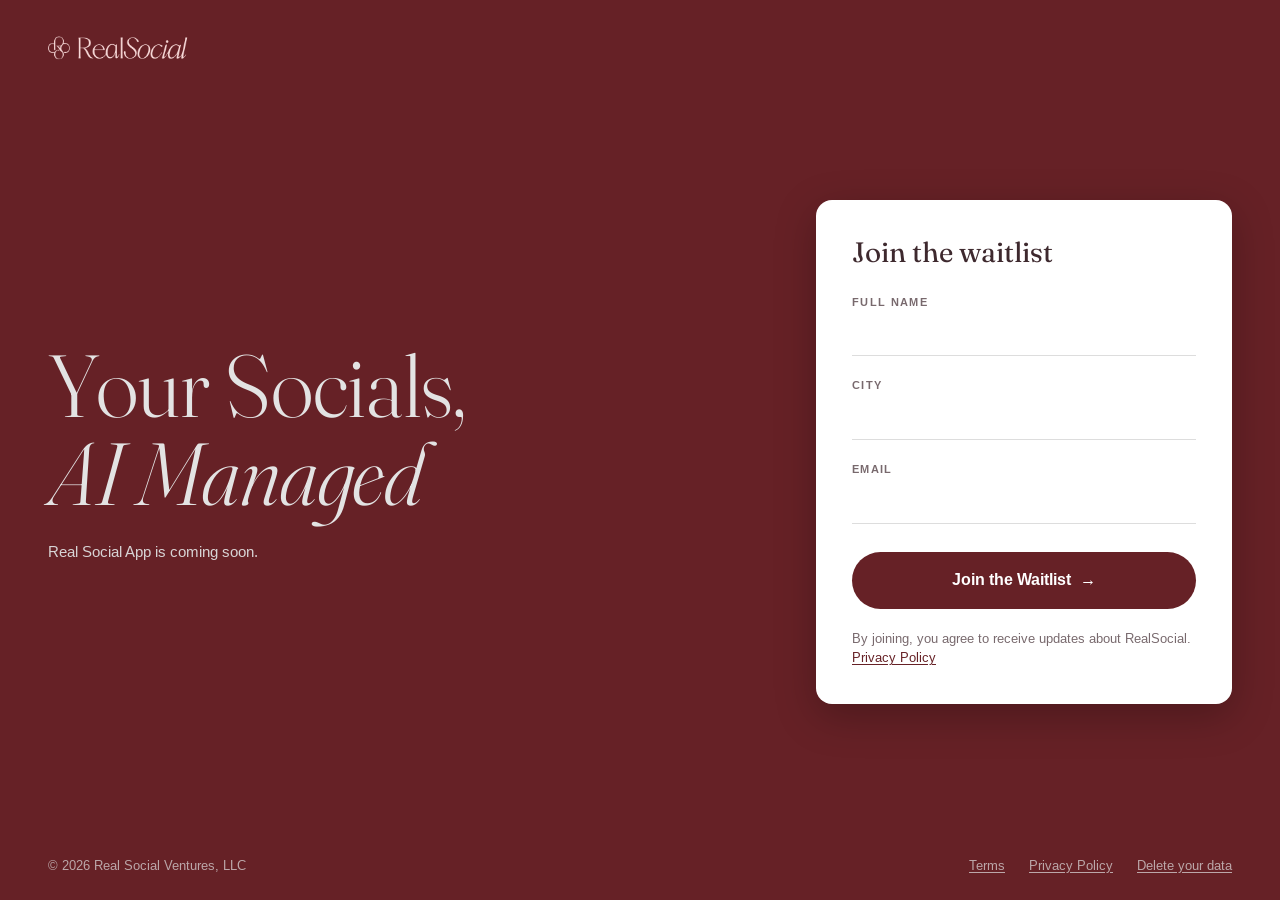
==== commit 8b2d507a: "feat: Form fix" ====
--- a/index.html
+++ b/index.html
@@ -19,7 +19,7 @@
     <h1>Your Socials,<em>AI Managed</em></h1>
     <p class="tagline">Real Social App is coming soon.</p>
     <section class="waitlist" aria-labelledby="waitlist-title">
-      <h2 id="waitlist-title">Get early access</h2>
+      <h2 id="waitlist-title">Join the waitlist</h2>
       <form id="waitlist-form" novalidate>
         <div class="field">
           <label for="name">Full name</label>
--- a/styles.css
+++ b/styles.css
@@ -198,36 +198,47 @@
 .todo { background: #FFF7EB; color: #FF8D28; padding: 0 0.25em; border-radius: 3px; }
 
 /* ---------- Waitlist form (landing) ----------
-   Sits on the maroon band, so it follows the headline's voice: Fraunces
-   light, no boxes. Fields are underlines, the one filled shape is the CTA. */
-.waitlist { margin-top: 3rem; max-width: 36rem; min-width: 0; }
+   A white card on the maroon band: headline on the left, card on the right
+   from tablet up, stacked below the tagline on phones. Inside the card the
+   fields stay quiet (underlines, Fraunces) and the maroon CTA is the one
+   filled shape. */
+@media (min-width: 56rem) {
+  .park main {
+    display: grid;
+    grid-template-columns: minmax(0, 1fr) minmax(22rem, 26rem);
+    grid-template-rows: auto auto;
+    align-content: center;
+    column-gap: clamp(3rem, 7vw, 7rem);
+  }
+  .park main h1 { grid-column: 1; align-self: end; }
+  .park main .tagline { grid-column: 1; align-self: start; }
+  .park main .waitlist { grid-column: 2; grid-row: 1 / span 2; align-self: center; margin-top: 0; }
+}
+.waitlist {
+  margin-top: 2.5rem;
+  min-width: 0;
+  max-width: 26rem;
+  padding: clamp(1.5rem, 4vw, 2.25rem);
+  background: var(--surface);
+  border-radius: 16px;
+  box-shadow: 0 12px 40px rgba(0, 0, 0, 0.25);
+}
 .waitlist h2 {
-  margin: 0 0 1.75rem;
-  font-family: var(--text);
-  font-weight: 700;
-  font-size: 0.75rem;
-  letter-spacing: 0.14em;
-  text-transform: uppercase;
-  color: var(--blush);
-  opacity: 0.85;
-}
-.waitlist form {
-  display: grid;
-  grid-template-columns: minmax(0, 1fr) minmax(0, 1fr);
-  gap: 1.5rem 2rem;
-}
-.waitlist .field:nth-of-type(3),
-.waitlist button,
-.waitlist .form-status,
-.waitlist .consent { grid-column: 1 / -1; }
+  margin: 0 0 1.5rem;
+  font-family: var(--display);
+  font-weight: 400;
+  font-size: 1.75rem;
+  line-height: 1.15;
+  color: var(--band);
+}
+.waitlist form { display: grid; grid-template-columns: minmax(0, 1fr); gap: 1.25rem; }
 .waitlist label {
   display: block;
   font-size: 0.6875rem;
   font-weight: 700;
   letter-spacing: 0.12em;
   text-transform: uppercase;
-  color: var(--on-maroon-body);
-  opacity: 0.75;
+  color: var(--muted);
 }
 .waitlist input {
   display: block;
@@ -237,56 +248,52 @@
   font-weight: 300;
   font-size: 1.375rem; /* 16px+ stops iOS zooming on focus */
   line-height: 1.3;
-  color: var(--on-maroon);
-  caret-color: var(--blush);
+  color: var(--ink);
+  caret-color: var(--terracotta);
   background: transparent;
   border: 0;
-  border-bottom: 1px solid rgba(248, 218, 217, 0.4);
+  border-bottom: 1px solid var(--card-border);
   border-radius: 0;
   outline: none;
   transition: border-color 150ms, box-shadow 150ms;
 }
-.waitlist input:hover { border-bottom-color: rgba(248, 218, 217, 0.7); }
+.waitlist input:hover { border-bottom-color: var(--muted); }
 .waitlist input:focus {
-  border-bottom-color: var(--blush);
-  box-shadow: 0 1px 0 0 var(--blush); /* thickens the underline: the focus cue */
+  border-bottom-color: var(--maroon);
+  box-shadow: 0 1px 0 0 var(--maroon); /* thickens the underline: the focus cue */
 }
 .waitlist input[aria-invalid="true"] {
-  border-bottom-color: #FFB4A8;
-  box-shadow: 0 1px 0 0 #FFB4A8;
-}
-/* Keep browser autofill from painting a white/yellow box on the band. */
+  border-bottom-color: #B3261E;
+  box-shadow: 0 1px 0 0 #B3261E;
+}
+/* Keep browser autofill from painting a yellow/blue box over the card. */
 .waitlist input:-webkit-autofill {
-  -webkit-text-fill-color: var(--on-maroon);
-  box-shadow: 0 0 0 1000px var(--maroon) inset;
+  -webkit-text-fill-color: var(--ink);
+  box-shadow: 0 0 0 1000px var(--surface) inset;
   transition: background-color 9999s;
 }
-.waitlist .error {
-  margin: 0.4rem 0 0;
-  font-size: 0.8125rem;
-  line-height: 1.4;
-  color: #FFB4A8;
-}
+.waitlist .error { margin: 0.4rem 0 0; font-size: 0.8125rem; line-height: 1.4; color: #B3261E; }
 .waitlist .error:empty { display: none; }
 .waitlist .hp { position: absolute; left: -9999px; width: 1px; height: 1px; overflow: hidden; }
 .waitlist button {
-  justify-self: start;
   display: inline-flex;
   align-items: center;
+  justify-content: center;
   gap: 0.6rem;
+  width: 100%;
   margin-top: 0.5rem;
-  padding: 0.9rem 1.75rem;
+  padding: 0.95rem 1.75rem;
   font: inherit;
   font-weight: 700;
-  color: var(--maroon);
-  background: var(--blush);
+  color: #fff;
+  background: var(--maroon);
   border: 0;
   border-radius: 999px;
   cursor: pointer;
-  transition: background-color 150ms, transform 150ms;
+  transition: background-color 150ms;
 }
 .waitlist button::after { content: "\2192"; transition: transform 150ms; }
-.waitlist button:hover:not(:disabled) { background: #fff; }
+.waitlist button:hover:not(:disabled) { background: var(--band); }
 .waitlist button:hover:not(:disabled)::after { transform: translateX(3px); }
 .waitlist button:disabled { cursor: not-allowed; opacity: 0.75; }
 .waitlist button.is-loading::after { content: none; }
@@ -294,34 +301,23 @@
   display: none;
   width: 1rem;
   height: 1rem;
-  border: 2px solid rgba(102, 33, 38, 0.3);
-  border-top-color: var(--maroon);
+  border: 2px solid rgba(255, 255, 255, 0.35);
+  border-top-color: #fff;
   border-radius: 50%;
   animation: spin 700ms linear infinite;
 }
 .waitlist button.is-loading .spinner { display: inline-block; }
 @keyframes spin { to { transform: rotate(360deg); } }
-.waitlist .form-status { margin: 0; font-size: 0.875rem; color: #FFB4A8; }
+.waitlist .form-status { margin: 0; font-size: 0.875rem; color: #B3261E; }
 .waitlist .form-status:empty { display: none; }
-.waitlist .consent {
-  margin: 0;
-  font-size: 0.8125rem;
-  line-height: 1.5;
-  color: var(--on-maroon-body);
-  opacity: 0.8;
-}
-.waitlist .consent a { color: var(--blush); }
+.waitlist .consent { margin: 0; font-size: 0.8125rem; line-height: 1.5; color: var(--muted); }
 .waitlist .success {
   margin: 0;
   font-family: var(--display);
   font-weight: 300;
   font-style: italic;
-  font-size: clamp(1.5rem, 4vw, 2rem);
+  font-size: 1.625rem;
   line-height: 1.3;
-  color: var(--on-maroon);
+  color: var(--band);
 }
 .waitlist [hidden] { display: none; }
-@media (max-width: 34rem) {
-  .waitlist form { grid-template-columns: minmax(0, 1fr); gap: 1.25rem; }
-  .waitlist button { justify-self: stretch; justify-content: center; }
-}
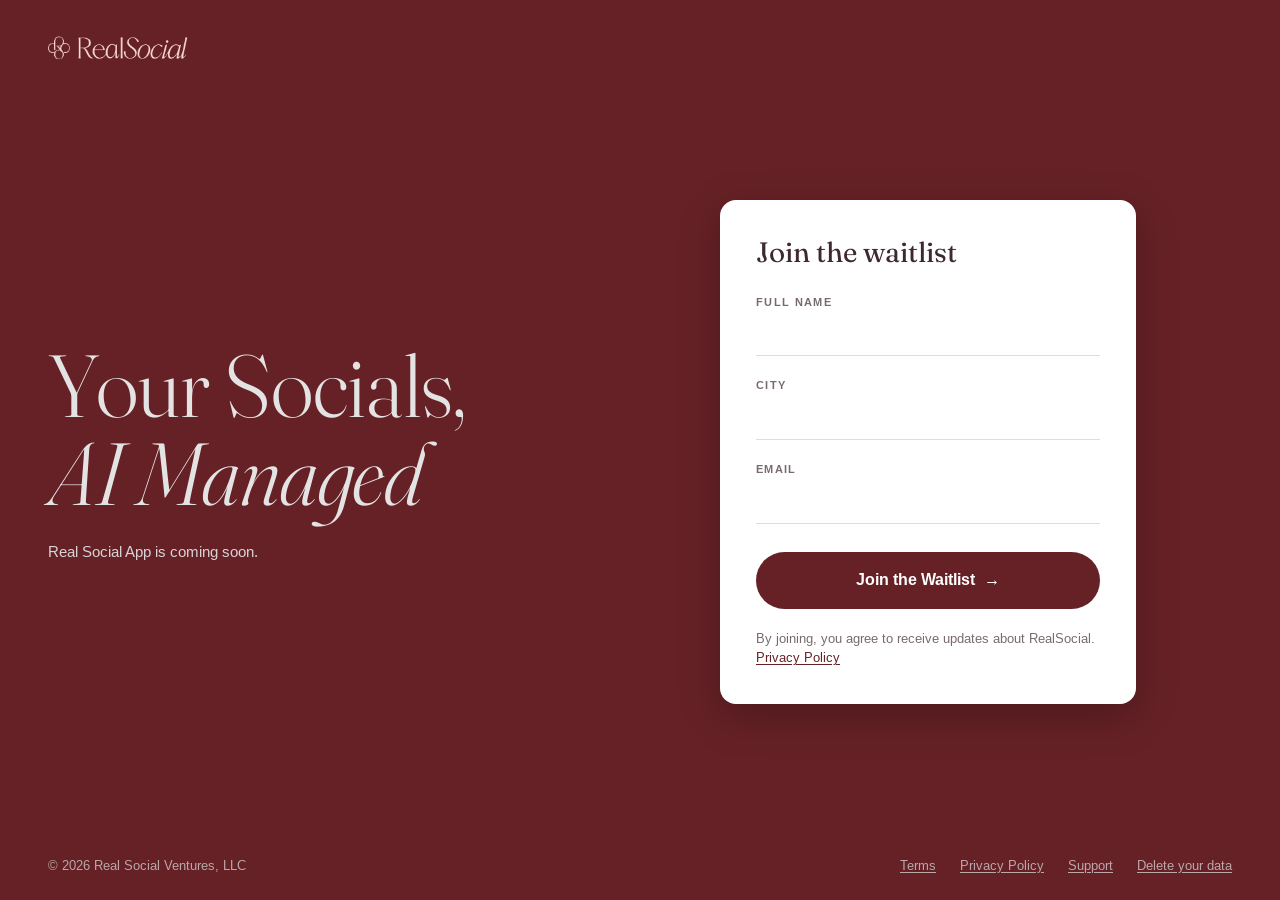
==== commit e2153349: "feat: Support Page" ====
--- a/index.html
+++ b/index.html
@@ -52,6 +52,7 @@
     <nav class="footer-links">
       <a href="terms/">Terms</a>
       <a href="privacy/">Privacy Policy</a>
+      <a href="support/">Support</a>
       <a href="data-deletion/">Delete your data</a>
     </nav>
   </footer>
--- a/styles.css
+++ b/styles.css
@@ -84,6 +84,7 @@
   min-height: 100vh;
   min-height: 100dvh;
   display: grid;
+  grid-template-columns: minmax(0, 1fr); /* stop wide children (inputs) from stretching the page past the viewport */
   grid-template-rows: auto 1fr auto;
   background: var(--maroon);
 }
@@ -205,10 +206,13 @@
 @media (min-width: 56rem) {
   .park main {
     display: grid;
-    grid-template-columns: minmax(0, 1fr) minmax(22rem, 26rem);
+    grid-template-columns: max-content minmax(22rem, 26rem);
     grid-template-rows: auto auto;
+    justify-content: space-between; /* card pins right, within the capped width */
     align-content: center;
-    column-gap: clamp(3rem, 7vw, 7rem);
+    column-gap: 3rem; /* minimum gap when the screen is tight */
+    /* 74rem up to 1280px wide, then the card drifts right at 60% of the extra width */
+    max-width: max(74rem, calc(74rem + 60vw - 768px));
   }
   .park main h1 { grid-column: 1; align-self: end; }
   .park main .tagline { grid-column: 1; align-self: start; }
@@ -217,6 +221,7 @@
 .waitlist {
   margin-top: 2.5rem;
   min-width: 0;
+  width: 100%;
   max-width: 26rem;
   padding: clamp(1.5rem, 4vw, 2.25rem);
   background: var(--surface);
